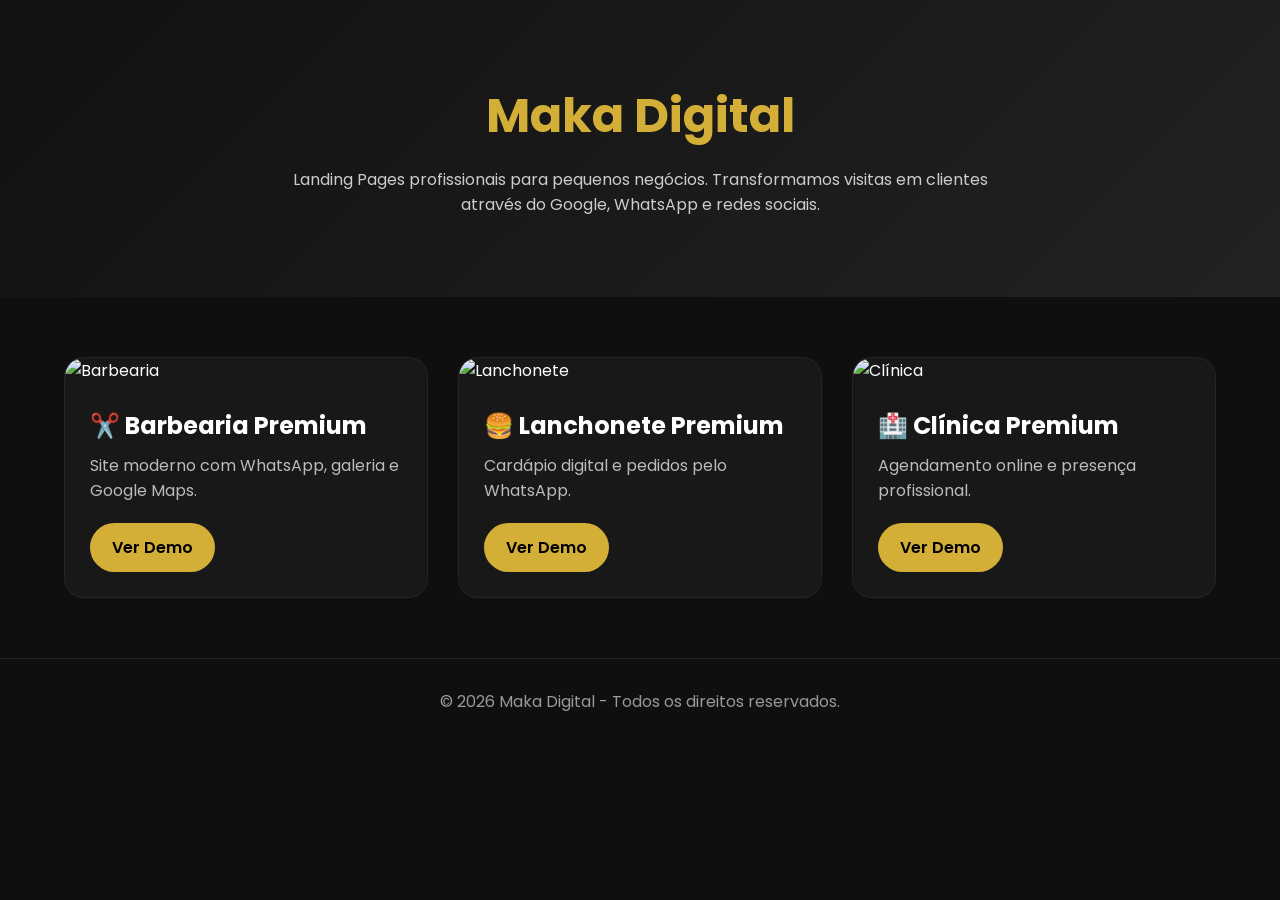
==== index.html @ d4522a20 "Create index.html" ====
<!DOCTYPE html>
<html lang="pt-BR">
<head>
    <meta charset="UTF-8">
    <meta name="viewport" content="width=device-width, initial-scale=1.0">

    <title>Maka Digital | Landing Pages Profissionais</title>

    <meta name="description"
          content="Landing pages profissionais para barbearias, clínicas e lanchonetes.">

    <link href="https://fonts.googleapis.com/css2?family=Poppins:wght@300;400;600;700&display=swap"
          rel="stylesheet">

    <style>

        *{
            margin:0;
            padding:0;
            box-sizing:border-box;
        }

        body{
            font-family:'Poppins',sans-serif;
            background:#0f0f0f;
            color:#fff;
        }

        header{
            text-align:center;
            padding:80px 20px;
            background:linear-gradient(135deg,#111,#222);
        }

        header h1{
            font-size:3rem;
            color:#d4af37;
        }

        header p{
            margin-top:15px;
            color:#ccc;
            max-width:700px;
            margin-left:auto;
            margin-right:auto;
        }

        .container{
            width:90%;
            max-width:1200px;
            margin:auto;
            padding:60px 0;
        }

        .grid{
            display:grid;
            grid-template-columns:repeat(auto-fit,minmax(300px,1fr));
            gap:30px;
        }

        .card{
            background:#181818;
            border-radius:20px;
            overflow:hidden;
            transition:.3s;
            border:1px solid rgba(255,255,255,.05);
        }

        .card:hover{
            transform:translateY(-8px);
            border-color:#d4af37;
        }

        .card img{
            width:100%;
            height:220px;
            object-fit:cover;
        }

        .content{
            padding:25px;
        }

        .content h2{
            margin-bottom:10px;
        }

        .content p{
            color:#bbb;
            margin-bottom:20px;
        }

        .btn{
            display:inline-block;
            background:#d4af37;
            color:#000;
            text-decoration:none;
            padding:12px 22px;
            border-radius:50px;
            font-weight:600;
        }

        .btn:hover{
            opacity:.9;
        }

        footer{
            text-align:center;
            padding:30px;
            border-top:1px solid rgba(255,255,255,.08);
            color:#999;
        }

        @media(max-width:768px){

            header h1{
                font-size:2.2rem;
            }

        }

    </style>
</head>
<body>

<header>

    <h1>Maka Digital</h1>

    <p>
        Landing Pages profissionais para pequenos negócios.
        Transformamos visitas em clientes através do Google,
        WhatsApp e redes sociais.
    </p>

</header>

<section class="container">

    <div class="grid">

        <div class="card">

            <img src="https://images.unsplash.com/photo-1622287162716-f311baa1a2b8?q=80&w=1200"
                 alt="Barbearia">

            <div class="content">

                <h2>✂️ Barbearia Premium</h2>

                <p>
                    Site moderno com WhatsApp, galeria e Google Maps.
                </p>

                <a href="./barbearia/"
                   class="btn">
                    Ver Demo
                </a>

            </div>

        </div>

        <div class="card">

            <img src="https://images.unsplash.com/photo-1568901346375-23c9450c58cd?q=80&w=1200"
                 alt="Lanchonete">

            <div class="content">

                <h2>🍔 Lanchonete Premium</h2>

                <p>
                    Cardápio digital e pedidos pelo WhatsApp.
                </p>

                <a href="./lanchonete/"
                   class="btn">
                    Ver Demo
                </a>

            </div>

        </div>

        <div class="card">

            <img src="https://images.unsplash.com/photo-1576091160399-112ba8d25d1d?q=80&w=1200"
                 alt="Clínica">

            <div class="content">

                <h2>🏥 Clínica Premium</h2>

                <p>
                    Agendamento online e presença profissional.
                </p>

                <a href="./clinica/"
                   class="btn">
                    Ver Demo
                </a>

            </div>

        </div>

    </div>

</section>

<footer>

    © 2026 Maka Digital - Todos os direitos reservados.

</footer>

</body>
</html>
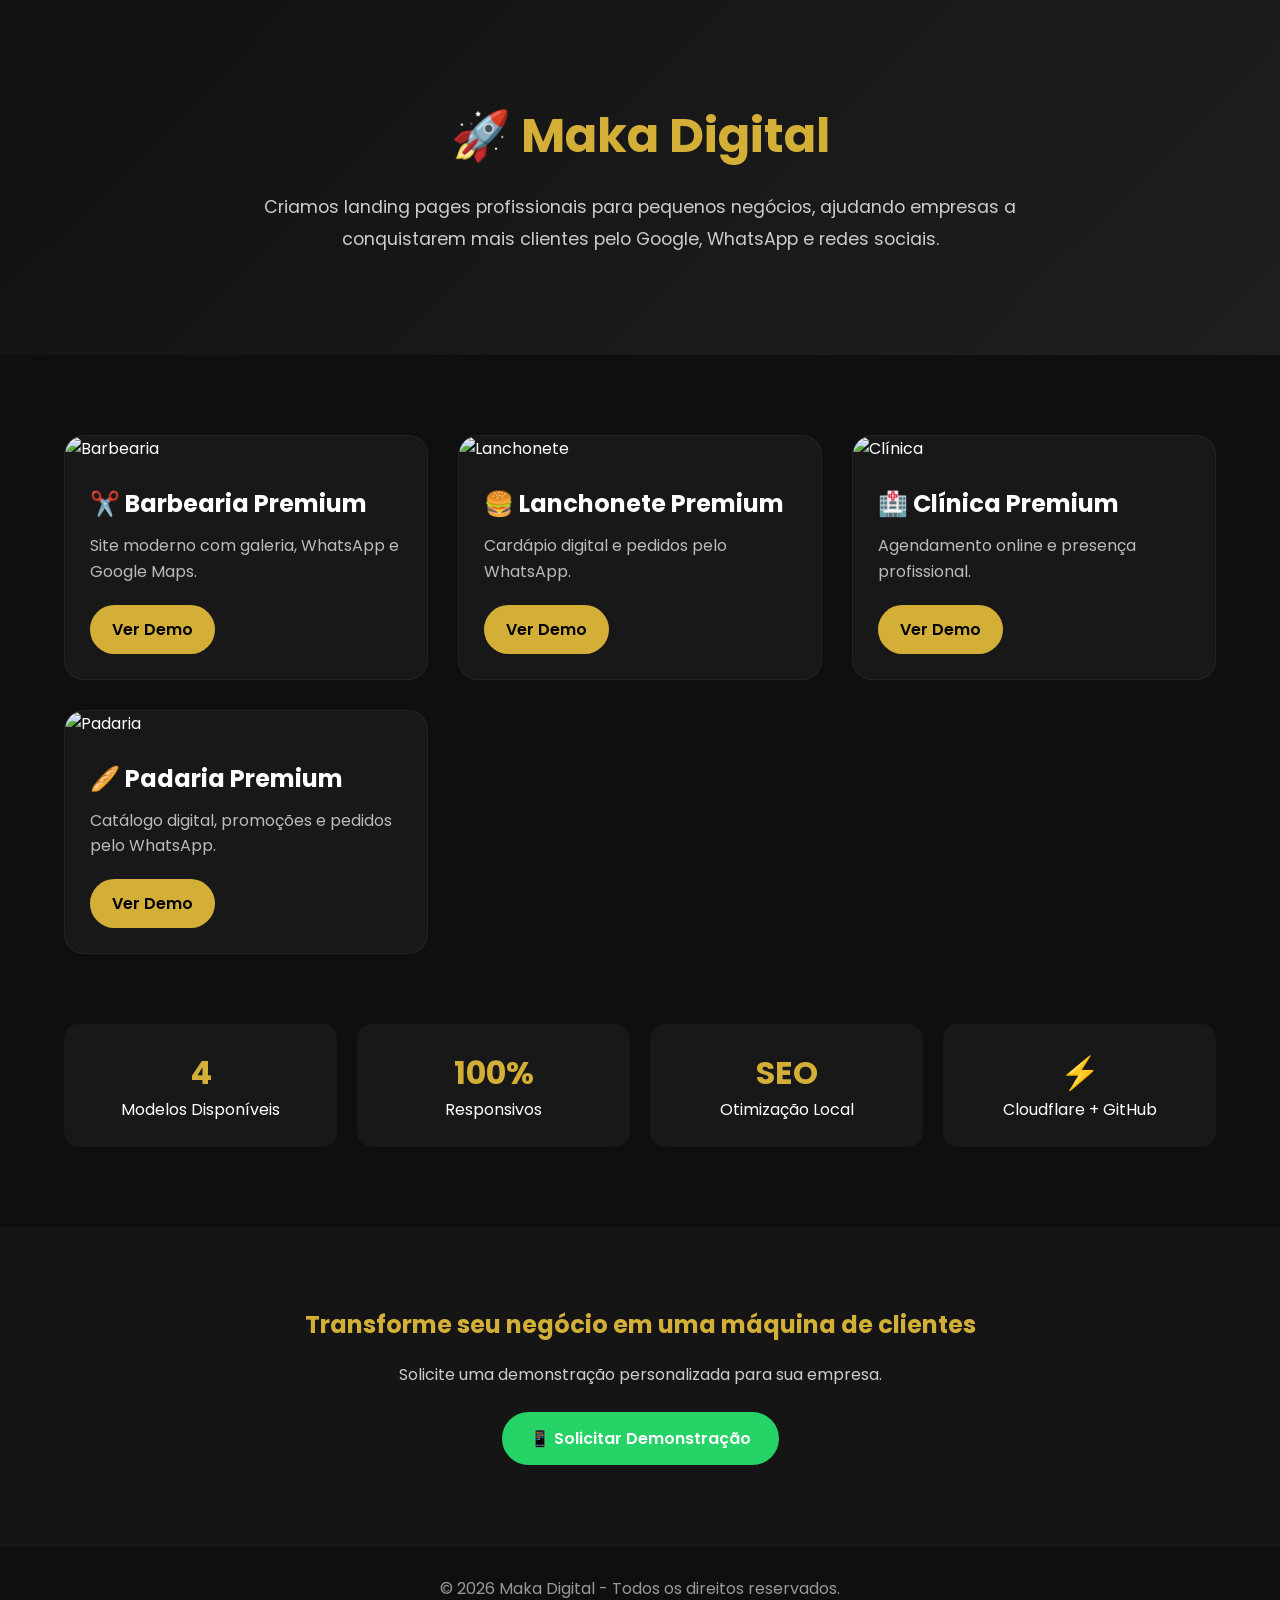
==== commit c8c37c47: "Create index.html" ====
--- a/index.html
+++ b/index.html
@@ -1,15 +1,24 @@
 <!DOCTYPE html>
 <html lang="pt-BR">
 <head>
+
     <meta charset="UTF-8">
     <meta name="viewport" content="width=device-width, initial-scale=1.0">
 
     <title>Maka Digital | Landing Pages Profissionais</title>
 
     <meta name="description"
-          content="Landing pages profissionais para barbearias, clínicas e lanchonetes.">
-
-    <link href="https://fonts.googleapis.com/css2?family=Poppins:wght@300;400;600;700&display=swap"
+          content="Landing pages profissionais para pequenos negócios. Barbearias, lanchonetes, clínicas e padarias.">
+
+    <meta name="keywords"
+          content="landing page, site para barbearia, site para clínica, site para padaria, site para lanchonete">
+
+    <meta name="theme-color" content="#111111">
+
+    <link rel="preconnect" href="https://fonts.googleapis.com">
+    <link rel="preconnect" href="https://fonts.gstatic.com" crossorigin>
+
+    <link href="https://fonts.googleapis.com/css2?family=Poppins:wght@300;400;500;600;700;800&display=swap"
           rel="stylesheet">
 
     <style>
@@ -20,6 +29,10 @@
             box-sizing:border-box;
         }
 
+        html{
+            scroll-behavior:smooth;
+        }
+
         body{
             font-family:'Poppins',sans-serif;
             background:#0f0f0f;
@@ -27,29 +40,30 @@
         }
 
         header{
+            padding:100px 20px;
             text-align:center;
-            padding:80px 20px;
-            background:linear-gradient(135deg,#111,#222);
+            background:linear-gradient(135deg,#111,#1f1f1f);
         }
 
         header h1{
             font-size:3rem;
             color:#d4af37;
+            margin-bottom:20px;
         }
 
         header p{
-            margin-top:15px;
+            max-width:800px;
+            margin:auto;
             color:#ccc;
-            max-width:700px;
-            margin-left:auto;
-            margin-right:auto;
+            font-size:1.1rem;
+            line-height:1.8;
         }
 
         .container{
             width:90%;
-            max-width:1200px;
+            max-width:1300px;
             margin:auto;
-            padding:60px 0;
+            padding:80px 0;
         }
 
         .grid{
@@ -62,13 +76,14 @@
             background:#181818;
             border-radius:20px;
             overflow:hidden;
+            border:1px solid rgba(255,255,255,.05);
             transition:.3s;
-            border:1px solid rgba(255,255,255,.05);
         }
 
         .card:hover{
-            transform:translateY(-8px);
+            transform:translateY(-10px);
             border-color:#d4af37;
+            box-shadow:0 15px 35px rgba(212,175,55,.15);
         }
 
         .card img{
@@ -82,138 +97,258 @@
         }
 
         .content h2{
-            margin-bottom:10px;
+            margin-bottom:12px;
         }
 
         .content p{
             color:#bbb;
             margin-bottom:20px;
+            line-height:1.6;
         }
 
         .btn{
             display:inline-block;
+            padding:12px 22px;
             background:#d4af37;
             color:#000;
             text-decoration:none;
-            padding:12px 22px;
             border-radius:50px;
             font-weight:600;
+            transition:.3s;
         }
 
         .btn:hover{
-            opacity:.9;
+            transform:translateY(-2px);
+        }
+
+        .stats{
+            display:grid;
+            grid-template-columns:repeat(auto-fit,minmax(200px,1fr));
+            gap:20px;
+            margin-top:70px;
+        }
+
+        .stat{
+            background:#181818;
+            padding:25px;
+            border-radius:15px;
+            text-align:center;
+        }
+
+        .stat h3{
+            color:#d4af37;
+            font-size:2rem;
+        }
+
+        .cta{
+            text-align:center;
+            padding:80px 20px;
+            background:#151515;
+        }
+
+        .cta h2{
+            margin-bottom:20px;
+            color:#d4af37;
+        }
+
+        .cta p{
+            color:#ccc;
+            margin-bottom:25px;
+        }
+
+        .whatsapp{
+            display:inline-block;
+            background:#25D366;
+            color:white;
+            padding:14px 28px;
+            border-radius:50px;
+            text-decoration:none;
+            font-weight:600;
         }
 
         footer{
             text-align:center;
             padding:30px;
-            border-top:1px solid rgba(255,255,255,.08);
+            border-top:1px solid rgba(255,255,255,.05);
             color:#999;
         }
 
         @media(max-width:768px){
+
+            header{
+                padding:80px 20px;
+            }
 
             header h1{
                 font-size:2.2rem;
             }
 
+            header p{
+                font-size:1rem;
+            }
+
         }
 
     </style>
+
 </head>
 <body>
 
-<header>
-
-    <h1>Maka Digital</h1>
-
-    <p>
-        Landing Pages profissionais para pequenos negócios.
-        Transformamos visitas em clientes através do Google,
-        WhatsApp e redes sociais.
-    </p>
-
-</header>
-
-<section class="container">
-
-    <div class="grid">
-
-        <div class="card">
-
-            <img src="https://images.unsplash.com/photo-1622287162716-f311baa1a2b8?q=80&w=1200"
-                 alt="Barbearia">
-
-            <div class="content">
-
-                <h2>✂️ Barbearia Premium</h2>
-
-                <p>
-                    Site moderno com WhatsApp, galeria e Google Maps.
-                </p>
-
-                <a href="./barbearia/"
-                   class="btn">
-                    Ver Demo
-                </a>
+    <header>
+
+        <h1>🚀 Maka Digital</h1>
+
+        <p>
+            Criamos landing pages profissionais para pequenos negócios,
+            ajudando empresas a conquistarem mais clientes pelo Google,
+            WhatsApp e redes sociais.
+        </p>
+
+    </header>
+
+    <section class="container">
+
+        <div class="grid">
+
+            <!-- BARBEARIA -->
+            <div class="card">
+
+                <img src="https://images.unsplash.com/photo-1622287162716-f311baa1a2b8?q=80&w=1200"
+                     alt="Barbearia">
+
+                <div class="content">
+
+                    <h2>✂️ Barbearia Premium</h2>
+
+                    <p>
+                        Site moderno com galeria, WhatsApp e Google Maps.
+                    </p>
+
+                    <a href="./barbearia/" class="btn">
+                        Ver Demo
+                    </a>
+
+                </div>
+
+            </div>
+
+            <!-- LANCHONETE -->
+            <div class="card">
+
+                <img src="https://images.unsplash.com/photo-1568901346375-23c9450c58cd?q=80&w=1200"
+                     alt="Lanchonete">
+
+                <div class="content">
+
+                    <h2>🍔 Lanchonete Premium</h2>
+
+                    <p>
+                        Cardápio digital e pedidos pelo WhatsApp.
+                    </p>
+
+                    <a href="./lanchonete/" class="btn">
+                        Ver Demo
+                    </a>
+
+                </div>
+
+            </div>
+
+            <!-- CLÍNICA -->
+            <div class="card">
+
+                <img src="https://images.unsplash.com/photo-1576091160399-112ba8d25d1d?q=80&w=1200"
+                     alt="Clínica">
+
+                <div class="content">
+
+                    <h2>🏥 Clínica Premium</h2>
+
+                    <p>
+                        Agendamento online e presença profissional.
+                    </p>
+
+                    <a href="./clinica/" class="btn">
+                        Ver Demo
+                    </a>
+
+                </div>
+
+            </div>
+
+            <!-- PADARIA -->
+            <div class="card">
+
+                <img src="https://images.unsplash.com/photo-1509440159596-0249088772ff?q=80&w=1200"
+                     alt="Padaria">
+
+                <div class="content">
+
+                    <h2>🥖 Padaria Premium</h2>
+
+                    <p>
+                        Catálogo digital, promoções e pedidos pelo WhatsApp.
+                    </p>
+
+                    <a href="./padaria/" class="btn">
+                        Ver Demo
+                    </a>
+
+                </div>
 
             </div>
 
         </div>
 
-        <div class="card">
-
-            <img src="https://images.unsplash.com/photo-1568901346375-23c9450c58cd?q=80&w=1200"
-                 alt="Lanchonete">
-
-            <div class="content">
-
-                <h2>🍔 Lanchonete Premium</h2>
-
-                <p>
-                    Cardápio digital e pedidos pelo WhatsApp.
-                </p>
-
-                <a href="./lanchonete/"
-                   class="btn">
-                    Ver Demo
-                </a>
-
+        <div class="stats">
+
+            <div class="stat">
+                <h3>4</h3>
+                <p>Modelos Disponíveis</p>
+            </div>
+
+            <div class="stat">
+                <h3>100%</h3>
+                <p>Responsivos</p>
+            </div>
+
+            <div class="stat">
+                <h3>SEO</h3>
+                <p>Otimização Local</p>
+            </div>
+
+            <div class="stat">
+                <h3>⚡</h3>
+                <p>Cloudflare + GitHub</p>
             </div>
 
         </div>
 
-        <div class="card">
-
-            <img src="https://images.unsplash.com/photo-1576091160399-112ba8d25d1d?q=80&w=1200"
-                 alt="Clínica">
-
-            <div class="content">
-
-                <h2>🏥 Clínica Premium</h2>
-
-                <p>
-                    Agendamento online e presença profissional.
-                </p>
-
-                <a href="./clinica/"
-                   class="btn">
-                    Ver Demo
-                </a>
-
-            </div>
-
-        </div>
-
-    </div>
-
-</section>
-
-<footer>
-
-    © 2026 Maka Digital - Todos os direitos reservados.
-
-</footer>
+    </section>
+
+    <section class="cta">
+
+        <h2>Transforme seu negócio em uma máquina de clientes</h2>
+
+        <p>
+            Solicite uma demonstração personalizada para sua empresa.
+        </p>
+
+        <a href="https://wa.me/5547999999999"
+           target="_blank"
+           class="whatsapp">
+
+            📱 Solicitar Demonstração
+
+        </a>
+
+    </section>
+
+    <footer>
+
+        © 2026 Maka Digital - Todos os direitos reservados.
+
+    </footer>
 
 </body>
 </html>
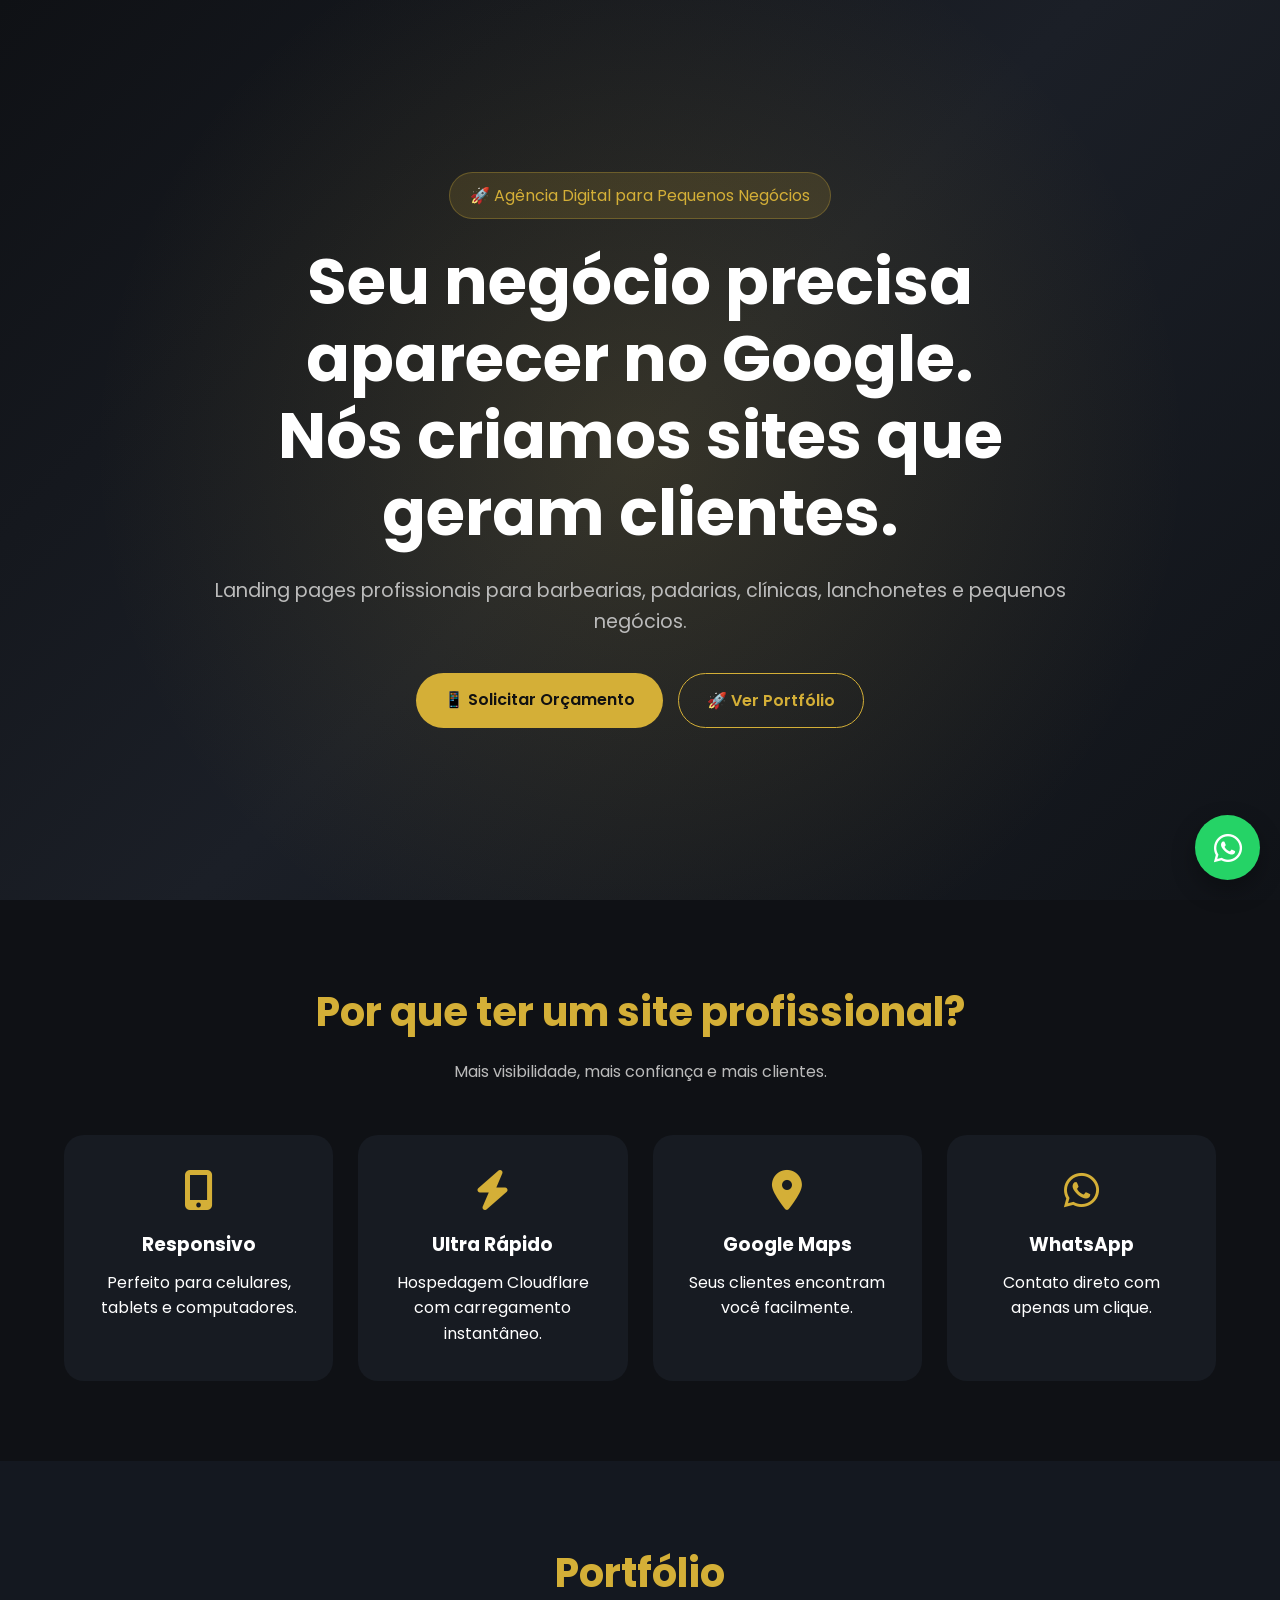
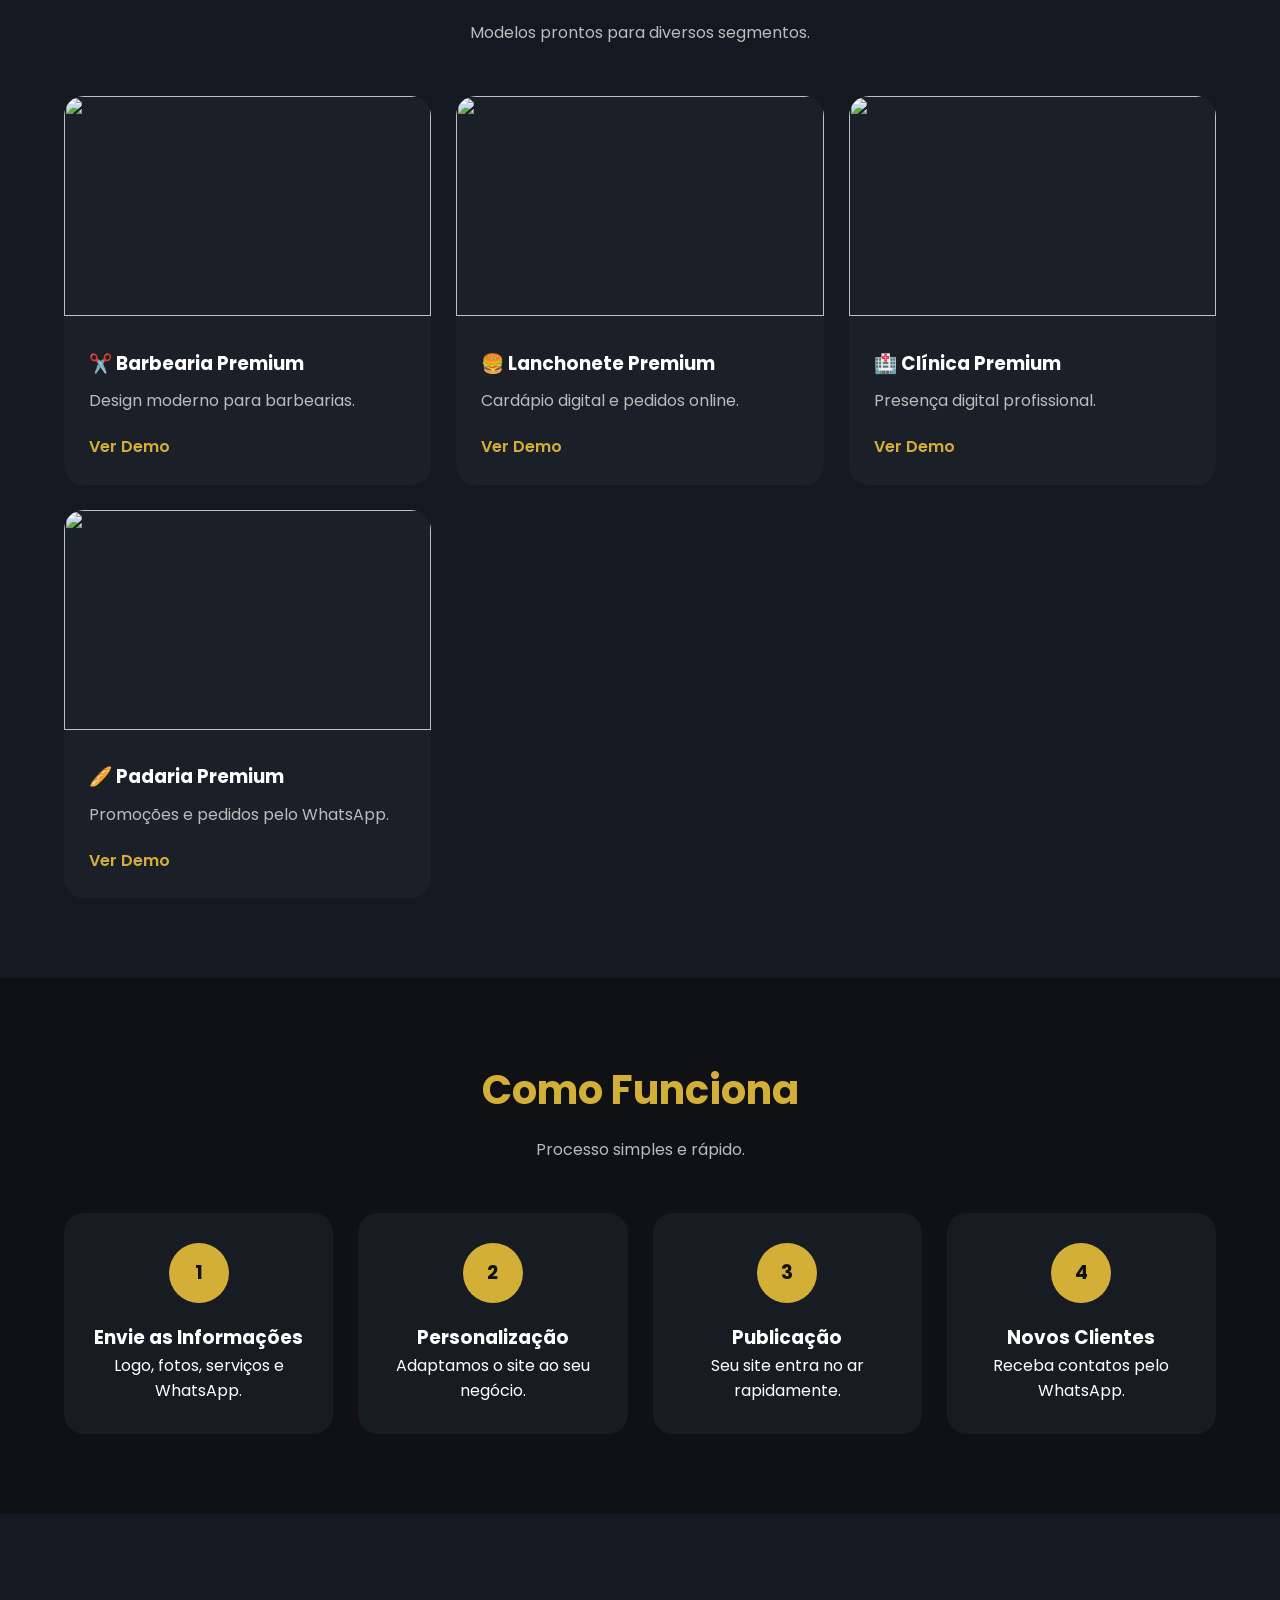
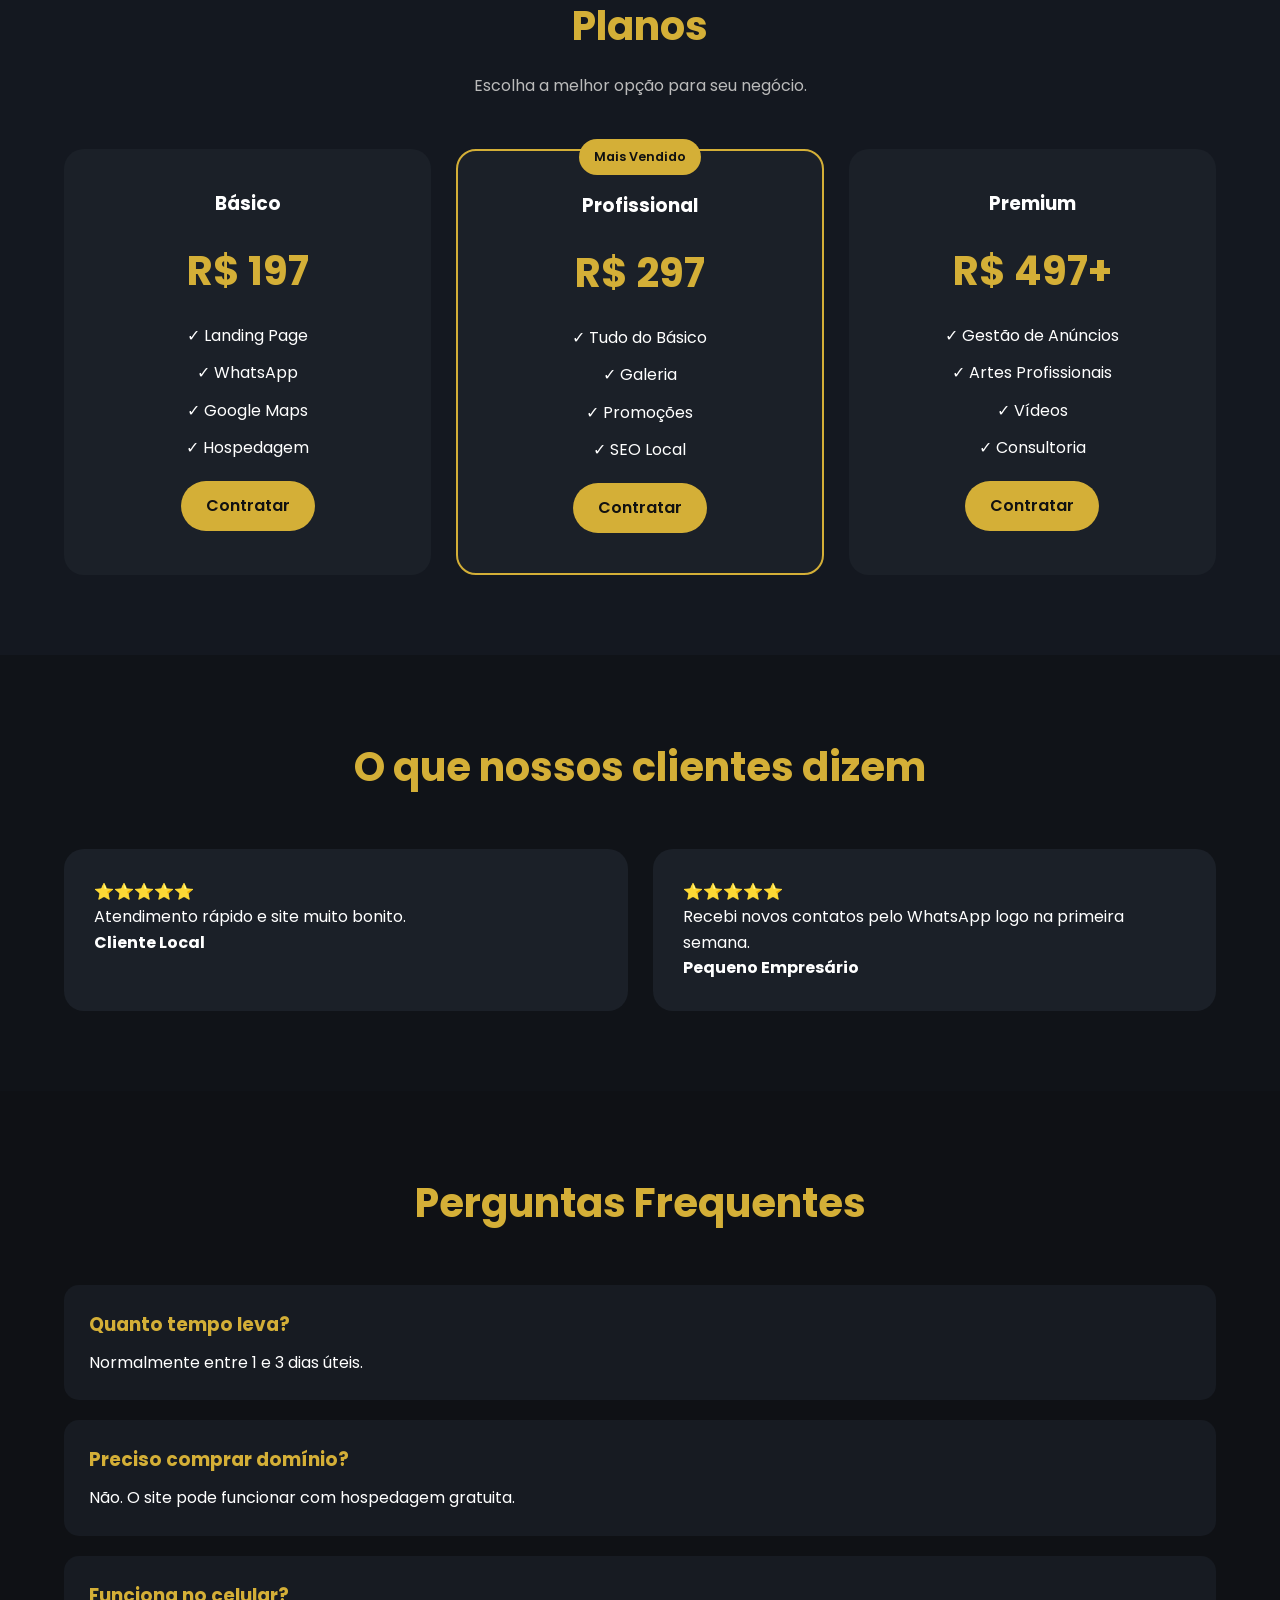
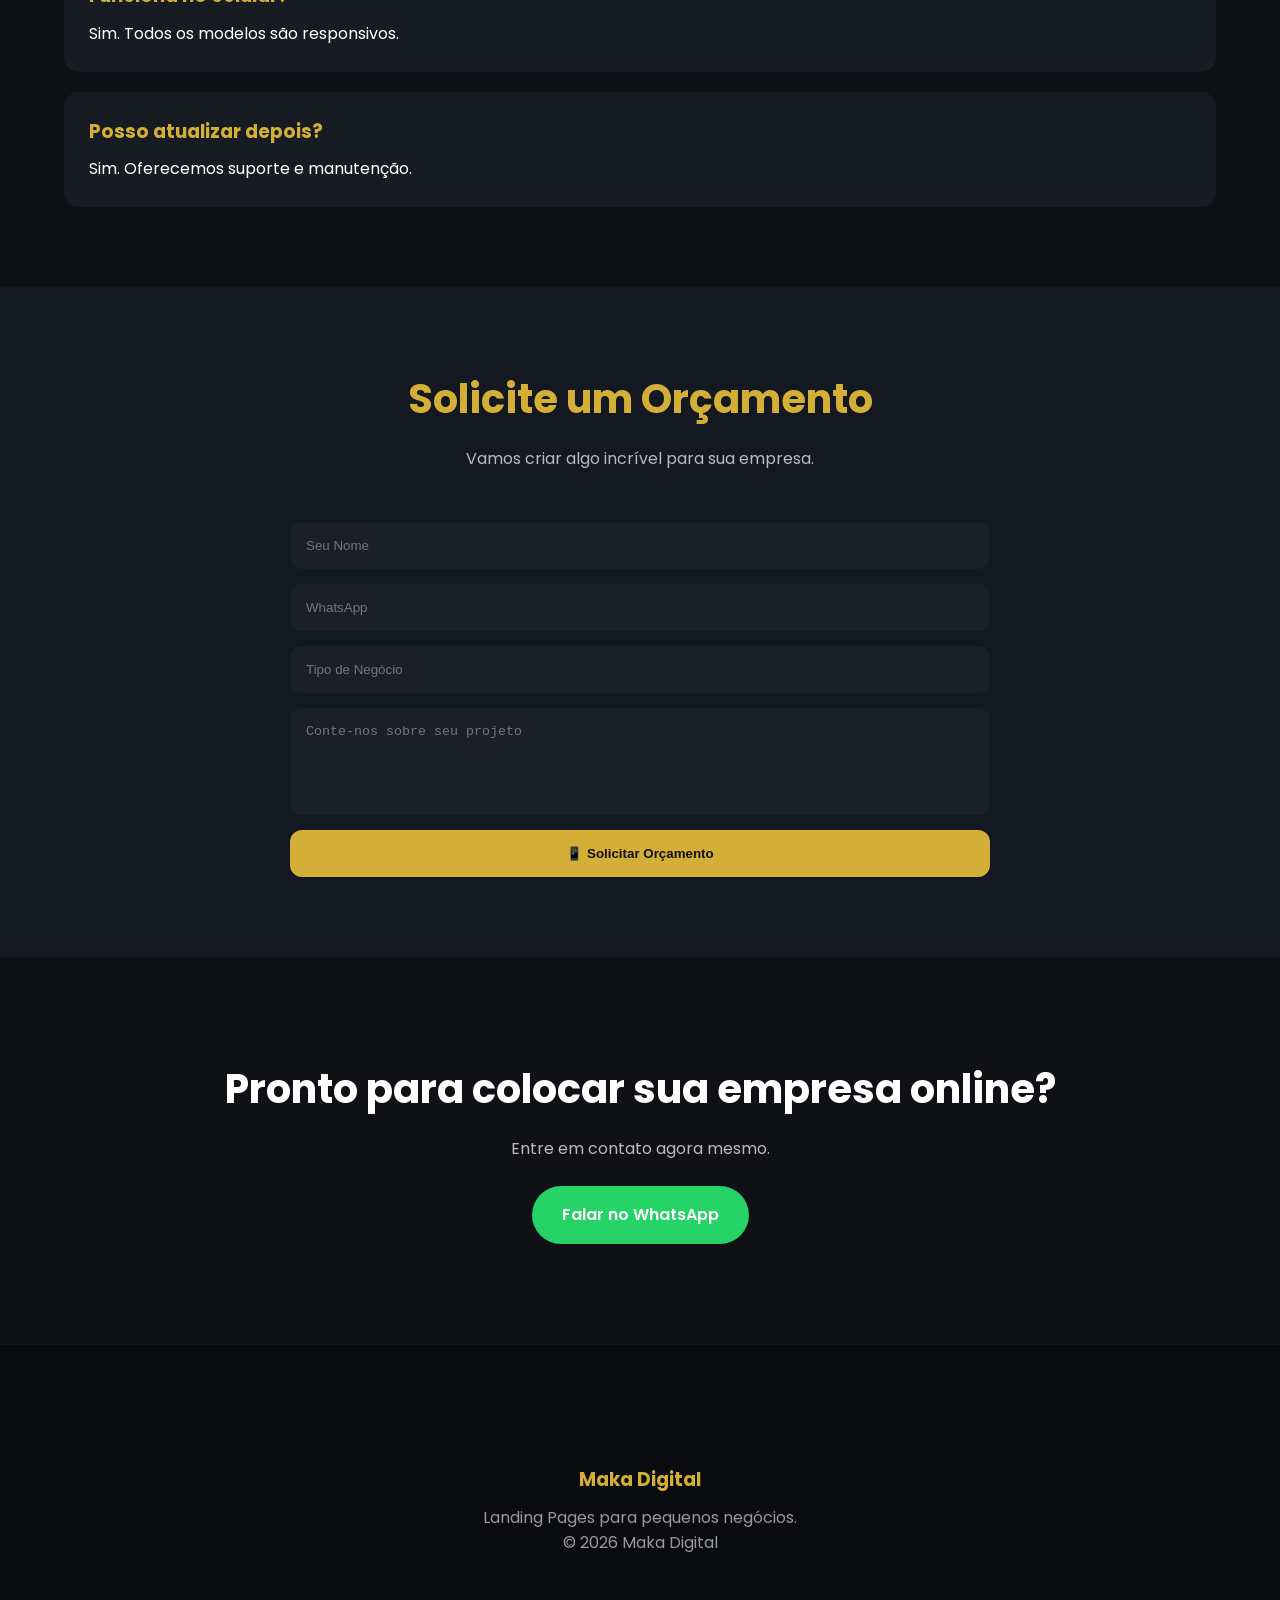
==== commit eb759773: "Rename index_00.html to index.html" ====
--- a/index.html
+++ b/index.html
@@ -2,353 +2,645 @@
 <html lang="pt-BR">
 <head>
 
-    <meta charset="UTF-8">
-    <meta name="viewport" content="width=device-width, initial-scale=1.0">
-
-    <title>Maka Digital | Landing Pages Profissionais</title>
-
-    <meta name="description"
-          content="Landing pages profissionais para pequenos negócios. Barbearias, lanchonetes, clínicas e padarias.">
-
-    <meta name="keywords"
-          content="landing page, site para barbearia, site para clínica, site para padaria, site para lanchonete">
-
-    <meta name="theme-color" content="#111111">
-
-    <link rel="preconnect" href="https://fonts.googleapis.com">
-    <link rel="preconnect" href="https://fonts.gstatic.com" crossorigin>
-
-    <link href="https://fonts.googleapis.com/css2?family=Poppins:wght@300;400;500;600;700;800&display=swap"
-          rel="stylesheet">
-
-    <style>
-
-        *{
-            margin:0;
-            padding:0;
-            box-sizing:border-box;
-        }
-
-        html{
-            scroll-behavior:smooth;
-        }
-
-        body{
-            font-family:'Poppins',sans-serif;
-            background:#0f0f0f;
-            color:#fff;
-        }
-
-        header{
-            padding:100px 20px;
-            text-align:center;
-            background:linear-gradient(135deg,#111,#1f1f1f);
-        }
-
-        header h1{
-            font-size:3rem;
-            color:#d4af37;
-            margin-bottom:20px;
-        }
-
-        header p{
-            max-width:800px;
-            margin:auto;
-            color:#ccc;
-            font-size:1.1rem;
-            line-height:1.8;
-        }
-
-        .container{
-            width:90%;
-            max-width:1300px;
-            margin:auto;
-            padding:80px 0;
-        }
-
-        .grid{
-            display:grid;
-            grid-template-columns:repeat(auto-fit,minmax(300px,1fr));
-            gap:30px;
-        }
-
-        .card{
-            background:#181818;
-            border-radius:20px;
-            overflow:hidden;
-            border:1px solid rgba(255,255,255,.05);
-            transition:.3s;
-        }
-
-        .card:hover{
-            transform:translateY(-10px);
-            border-color:#d4af37;
-            box-shadow:0 15px 35px rgba(212,175,55,.15);
-        }
-
-        .card img{
-            width:100%;
-            height:220px;
-            object-fit:cover;
-        }
-
-        .content{
-            padding:25px;
-        }
-
-        .content h2{
-            margin-bottom:12px;
-        }
-
-        .content p{
-            color:#bbb;
-            margin-bottom:20px;
-            line-height:1.6;
-        }
-
-        .btn{
-            display:inline-block;
-            padding:12px 22px;
-            background:#d4af37;
-            color:#000;
-            text-decoration:none;
-            border-radius:50px;
-            font-weight:600;
-            transition:.3s;
-        }
-
-        .btn:hover{
-            transform:translateY(-2px);
-        }
-
-        .stats{
-            display:grid;
-            grid-template-columns:repeat(auto-fit,minmax(200px,1fr));
-            gap:20px;
-            margin-top:70px;
-        }
-
-        .stat{
-            background:#181818;
-            padding:25px;
-            border-radius:15px;
-            text-align:center;
-        }
-
-        .stat h3{
-            color:#d4af37;
-            font-size:2rem;
-        }
-
-        .cta{
-            text-align:center;
-            padding:80px 20px;
-            background:#151515;
-        }
-
-        .cta h2{
-            margin-bottom:20px;
-            color:#d4af37;
-        }
-
-        .cta p{
-            color:#ccc;
-            margin-bottom:25px;
-        }
-
-        .whatsapp{
-            display:inline-block;
-            background:#25D366;
-            color:white;
-            padding:14px 28px;
-            border-radius:50px;
-            text-decoration:none;
-            font-weight:600;
-        }
-
-        footer{
-            text-align:center;
-            padding:30px;
-            border-top:1px solid rgba(255,255,255,.05);
-            color:#999;
-        }
-
-        @media(max-width:768px){
-
-            header{
-                padding:80px 20px;
-            }
-
-            header h1{
-                font-size:2.2rem;
-            }
-
-            header p{
-                font-size:1rem;
-            }
-
-        }
-
-    </style>
+<meta charset="UTF-8">
+<meta name="viewport" content="width=device-width, initial-scale=1.0">
+
+<title>Maka Digital | Sites que Geram Clientes</title>
+
+<meta name="description"
+content="Landing pages profissionais para pequenos negócios. Transforme visitantes em clientes através do Google e WhatsApp.">
+
+<link rel="preconnect" href="https://fonts.googleapis.com">
+<link rel="preconnect" href="https://fonts.gstatic.com" crossorigin>
+
+<link href="https://fonts.googleapis.com/css2?family=Poppins:wght@300;400;500;600;700;800&display=swap"
+rel="stylesheet">
+
+<link rel="stylesheet"
+href="https://cdnjs.cloudflare.com/ajax/libs/font-awesome/6.5.2/css/all.min.css">
+
+<link rel="stylesheet" href="style.css">
 
 </head>
+
 <body>
 
-    <header>
-
-        <h1>🚀 Maka Digital</h1>
-
-        <p>
-            Criamos landing pages profissionais para pequenos negócios,
-            ajudando empresas a conquistarem mais clientes pelo Google,
-            WhatsApp e redes sociais.
-        </p>
-
-    </header>
-
-    <section class="container">
-
-        <div class="grid">
-
-            <!-- BARBEARIA -->
-            <div class="card">
-
-                <img src="https://images.unsplash.com/photo-1622287162716-f311baa1a2b8?q=80&w=1200"
-                     alt="Barbearia">
-
-                <div class="content">
-
-                    <h2>✂️ Barbearia Premium</h2>
-
-                    <p>
-                        Site moderno com galeria, WhatsApp e Google Maps.
-                    </p>
-
-                    <a href="./barbearia/" class="btn">
-                        Ver Demo
-                    </a>
-
-                </div>
-
-            </div>
-
-            <!-- LANCHONETE -->
-            <div class="card">
-
-                <img src="https://images.unsplash.com/photo-1568901346375-23c9450c58cd?q=80&w=1200"
-                     alt="Lanchonete">
-
-                <div class="content">
-
-                    <h2>🍔 Lanchonete Premium</h2>
-
-                    <p>
-                        Cardápio digital e pedidos pelo WhatsApp.
-                    </p>
-
-                    <a href="./lanchonete/" class="btn">
-                        Ver Demo
-                    </a>
-
-                </div>
-
-            </div>
-
-            <!-- CLÍNICA -->
-            <div class="card">
-
-                <img src="https://images.unsplash.com/photo-1576091160399-112ba8d25d1d?q=80&w=1200"
-                     alt="Clínica">
-
-                <div class="content">
-
-                    <h2>🏥 Clínica Premium</h2>
-
-                    <p>
-                        Agendamento online e presença profissional.
-                    </p>
-
-                    <a href="./clinica/" class="btn">
-                        Ver Demo
-                    </a>
-
-                </div>
-
-            </div>
-
-            <!-- PADARIA -->
-            <div class="card">
-
-                <img src="https://images.unsplash.com/photo-1509440159596-0249088772ff?q=80&w=1200"
-                     alt="Padaria">
-
-                <div class="content">
-
-                    <h2>🥖 Padaria Premium</h2>
-
-                    <p>
-                        Catálogo digital, promoções e pedidos pelo WhatsApp.
-                    </p>
-
-                    <a href="./padaria/" class="btn">
-                        Ver Demo
-                    </a>
-
-                </div>
-
-            </div>
-
-        </div>
-
-        <div class="stats">
-
-            <div class="stat">
-                <h3>4</h3>
-                <p>Modelos Disponíveis</p>
-            </div>
-
-            <div class="stat">
-                <h3>100%</h3>
-                <p>Responsivos</p>
-            </div>
-
-            <div class="stat">
-                <h3>SEO</h3>
-                <p>Otimização Local</p>
-            </div>
-
-            <div class="stat">
-                <h3>⚡</h3>
-                <p>Cloudflare + GitHub</p>
-            </div>
-
-        </div>
-
-    </section>
-
-    <section class="cta">
-
-        <h2>Transforme seu negócio em uma máquina de clientes</h2>
-
-        <p>
-            Solicite uma demonstração personalizada para sua empresa.
-        </p>
-
-        <a href="https://wa.me/5547999999999"
-           target="_blank"
-           class="whatsapp">
-
-            📱 Solicitar Demonstração
-
-        </a>
-
-    </section>
-
-    <footer>
-
-        © 2026 Maka Digital - Todos os direitos reservados.
-
-    </footer>
+<a href="https://wa.me/5547999999999"
+class="whatsapp-float"
+target="_blank">
+
+<i class="fab fa-whatsapp"></i>
+
+</a>
+
+<!-- HERO -->
+
+<header class="hero">
+
+<div class="hero-overlay"></div>
+
+<div class="hero-content">
+
+<span class="badge">
+
+🚀 Agência Digital para Pequenos Negócios
+
+</span>
+
+<h1>
+
+Seu negócio precisa aparecer no Google.<br>
+Nós criamos sites que geram clientes.
+
+</h1>
+
+<p>
+
+Landing pages profissionais para barbearias,
+padarias, clínicas, lanchonetes e pequenos negócios.
+
+</p>
+
+<div class="hero-buttons">
+
+<a href="#orcamento" class="btn-primary">
+
+📱 Solicitar Orçamento
+
+</a>
+
+<a href="#portfolio" class="btn-secondary">
+
+🚀 Ver Portfólio
+
+</a>
+
+</div>
+
+</div>
+
+</header>
+
+<!-- BENEFÍCIOS -->
+
+<section class="container">
+
+<div class="section-title">
+
+<h2>Por que ter um site profissional?</h2>
+
+<p>
+Mais visibilidade, mais confiança e mais clientes.
+</p>
+
+</div>
+
+<div class="benefits-grid">
+
+<div class="benefit-card">
+
+<i class="fas fa-mobile-screen-button"></i>
+
+<h3>Responsivo</h3>
+
+<p>
+Perfeito para celulares, tablets e computadores.
+</p>
+
+</div>
+
+<div class="benefit-card">
+
+<i class="fas fa-bolt"></i>
+
+<h3>Ultra Rápido</h3>
+
+<p>
+Hospedagem Cloudflare com carregamento instantâneo.
+</p>
+
+</div>
+
+<div class="benefit-card">
+
+<i class="fas fa-location-dot"></i>
+
+<h3>Google Maps</h3>
+
+<p>
+Seus clientes encontram você facilmente.
+</p>
+
+</div>
+
+<div class="benefit-card">
+
+<i class="fab fa-whatsapp"></i>
+
+<h3>WhatsApp</h3>
+
+<p>
+Contato direto com apenas um clique.
+</p>
+
+</div>
+
+</div>
+
+</section>
+
+<!-- PORTFÓLIO -->
+
+<section id="portfolio" class="portfolio">
+
+<div class="container">
+
+<div class="section-title">
+
+<h2>Portfólio</h2>
+
+<p>
+Modelos prontos para diversos segmentos.
+</p>
+
+</div>
+
+<div class="portfolio-grid">
+
+<div class="portfolio-card">
+
+<img src="https://images.unsplash.com/photo-1622287162716-f311baa1a2b8?q=80&w=1200">
+
+<div class="portfolio-content">
+
+<h3>✂️ Barbearia Premium</h3>
+
+<p>
+Design moderno para barbearias.
+</p>
+
+<a href="./barbearia/" target="_blank">
+
+Ver Demo
+
+</a>
+
+</div>
+
+</div>
+
+<div class="portfolio-card">
+
+<img src="https://images.unsplash.com/photo-1568901346375-23c9450c58cd?q=80&w=1200">
+
+<div class="portfolio-content">
+
+<h3>🍔 Lanchonete Premium</h3>
+
+<p>
+Cardápio digital e pedidos online.
+</p>
+
+<a href="./lanchonete/" target="_blank">
+
+Ver Demo
+
+</a>
+
+</div>
+
+</div>
+
+<div class="portfolio-card">
+
+<img src="https://images.unsplash.com/photo-1576091160399-112ba8d25d1d?q=80&w=1200">
+
+<div class="portfolio-content">
+
+<h3>🏥 Clínica Premium</h3>
+
+<p>
+Presença digital profissional.
+</p>
+
+<a href="./clinica/" target="_blank">
+
+Ver Demo
+
+</a>
+
+</div>
+
+</div>
+
+<div class="portfolio-card">
+
+<img src="https://images.unsplash.com/photo-1509440159596-0249088772ff?q=80&w=1200">
+
+<div class="portfolio-content">
+
+<h3>🥖 Padaria Premium</h3>
+
+<p>
+Promoções e pedidos pelo WhatsApp.
+</p>
+
+<a href="./padaria/" target="_blank">
+
+Ver Demo
+
+</a>
+
+</div>
+
+</div>
+
+</div>
+
+</div>
+
+</section>
+
+<!-- COMO FUNCIONA -->
+
+<section class="container">
+
+<div class="section-title">
+
+<h2>Como Funciona</h2>
+
+<p>
+Processo simples e rápido.
+</p>
+
+</div>
+
+<div class="steps">
+
+<div class="step">
+
+<div class="step-number">1</div>
+
+<h3>Envie as Informações</h3>
+
+<p>
+Logo, fotos, serviços e WhatsApp.
+</p>
+
+</div>
+
+<div class="step">
+
+<div class="step-number">2</div>
+
+<h3>Personalização</h3>
+
+<p>
+Adaptamos o site ao seu negócio.
+</p>
+
+</div>
+
+<div class="step">
+
+<div class="step-number">3</div>
+
+<h3>Publicação</h3>
+
+<p>
+Seu site entra no ar rapidamente.
+</p>
+
+</div>
+
+<div class="step">
+
+<div class="step-number">4</div>
+
+<h3>Novos Clientes</h3>
+
+<p>
+Receba contatos pelo WhatsApp.
+</p>
+
+</div>
+
+</div>
+
+</section>
+<!-- PLANOS -->
+
+<section class="plans">
+
+<div class="container">
+
+<div class="section-title">
+
+<h2>Planos</h2>
+
+<p>
+Escolha a melhor opção para seu negócio.
+</p>
+
+</div>
+
+<div class="plans-grid">
+
+<div class="plan-card">
+
+<h3>Básico</h3>
+
+<div class="price">R$ 197</div>
+
+<ul>
+<li>✓ Landing Page</li>
+<li>✓ WhatsApp</li>
+<li>✓ Google Maps</li>
+<li>✓ Hospedagem</li>
+</ul>
+
+<a href="#orcamento" class="btn-plan">
+Contratar
+</a>
+
+</div>
+
+<div class="plan-card featured">
+
+<span class="popular">
+Mais Vendido
+</span>
+
+<h3>Profissional</h3>
+
+<div class="price">R$ 297</div>
+
+<ul>
+<li>✓ Tudo do Básico</li>
+<li>✓ Galeria</li>
+<li>✓ Promoções</li>
+<li>✓ SEO Local</li>
+</ul>
+
+<a href="#orcamento" class="btn-plan">
+Contratar
+</a>
+
+</div>
+
+<div class="plan-card">
+
+<h3>Premium</h3>
+
+<div class="price">R$ 497+</div>
+
+<ul>
+<li>✓ Gestão de Anúncios</li>
+<li>✓ Artes Profissionais</li>
+<li>✓ Vídeos</li>
+<li>✓ Consultoria</li>
+</ul>
+
+<a href="#orcamento" class="btn-plan">
+Contratar
+</a>
+
+</div>
+
+</div>
+
+</div>
+
+</section>
+
+<!-- DEPOIMENTOS -->
+
+<section class="testimonials">
+
+<div class="container">
+
+<div class="section-title">
+
+<h2>O que nossos clientes dizem</h2>
+
+</div>
+
+<div class="testimonial-grid">
+
+<div class="testimonial">
+
+⭐⭐⭐⭐⭐
+
+<p>
+Atendimento rápido e site muito bonito.
+</p>
+
+<strong>Cliente Local</strong>
+
+</div>
+
+<div class="testimonial">
+
+⭐⭐⭐⭐⭐
+
+<p>
+Recebi novos contatos pelo WhatsApp logo na primeira semana.
+</p>
+
+<strong>Pequeno Empresário</strong>
+
+</div>
+
+</div>
+
+</div>
+
+</section>
+
+<!-- FAQ -->
+
+<section class="container">
+
+<div class="section-title">
+
+<h2>Perguntas Frequentes</h2>
+
+</div>
+
+<div class="faq">
+
+<div class="faq-item">
+
+<h3>Quanto tempo leva?</h3>
+
+<p>
+Normalmente entre 1 e 3 dias úteis.
+</p>
+
+</div>
+
+<div class="faq-item">
+
+<h3>Preciso comprar domínio?</h3>
+
+<p>
+Não. O site pode funcionar com hospedagem gratuita.
+</p>
+
+</div>
+
+<div class="faq-item">
+
+<h3>Funciona no celular?</h3>
+
+<p>
+Sim. Todos os modelos são responsivos.
+</p>
+
+</div>
+
+<div class="faq-item">
+
+<h3>Posso atualizar depois?</h3>
+
+<p>
+Sim. Oferecemos suporte e manutenção.
+</p>
+
+</div>
+
+</div>
+
+</section>
+
+<!-- FORMULÁRIO -->
+
+<section id="orcamento" class="contact">
+
+<div class="container">
+
+<div class="section-title">
+
+<h2>Solicite um Orçamento</h2>
+
+<p>
+Vamos criar algo incrível para sua empresa.
+</p>
+
+</div>
+
+<form id="contactForm">
+
+<input
+type="text"
+id="nome"
+placeholder="Seu Nome"
+required>
+
+<input
+type="text"
+id="whatsapp"
+placeholder="WhatsApp"
+required>
+
+<input
+type="text"
+id="negocio"
+placeholder="Tipo de Negócio"
+required>
+
+<textarea
+id="mensagem"
+rows="5"
+placeholder="Conte-nos sobre seu projeto"></textarea>
+
+<button type="submit">
+
+📱 Solicitar Orçamento
+
+</button>
+
+</form>
+
+</div>
+
+</section>
+
+<!-- CTA FINAL -->
+
+<section class="final-cta">
+
+<h2>
+Pronto para colocar sua empresa online?
+</h2>
+
+<p>
+Entre em contato agora mesmo.
+</p>
+
+<a
+href="https://wa.me/5547999999999"
+target="_blank">
+
+Falar no WhatsApp
+
+</a>
+
+</section>
+
+<!-- FOOTER -->
+
+<footer>
+
+<div class="container">
+
+<h3>Maka Digital</h3>
+
+<p>
+Landing Pages para pequenos negócios.
+</p>
+
+<p>
+© 2026 Maka Digital
+</p>
+
+</div>
+
+</footer>
+
+<script>
+
+document.getElementById('contactForm')
+.addEventListener('submit', function(e){
+
+e.preventDefault();
+
+const nome =
+document.getElementById('nome').value;
+
+const whatsapp =
+document.getElementById('whatsapp').value;
+
+const negocio =
+document.getElementById('negocio').value;
+
+const mensagem =
+document.getElementById('mensagem').value;
+
+const texto =
+`Olá, meu nome é ${nome}%0A
+WhatsApp: ${whatsapp}%0A
+Negócio: ${negocio}%0A
+Mensagem: ${mensagem}`;
+
+window.open(
+`https://wa.me/5547999999999?text=${texto}`,
+'_blank'
+);
+
+});
+
+</script>
 
 </body>
 </html>
--- a/style.css
+++ b/style.css
@@ -0,0 +1,484 @@
+/* ===================================
+   MAKA DIGITAL PREMIUM
+=================================== */
+
+*{
+margin:0;
+padding:0;
+box-sizing:border-box;
+}
+
+html{
+scroll-behavior:smooth;
+}
+
+body{
+font-family:'Poppins',sans-serif;
+background:#0f1115;
+color:#fff;
+line-height:1.6;
+overflow-x:hidden;
+}
+
+/* CONTAINER */
+
+.container{
+width:90%;
+max-width:1200px;
+margin:auto;
+padding:80px 0;
+}
+
+/* TÍTULOS */
+
+.section-title{
+text-align:center;
+margin-bottom:50px;
+}
+
+.section-title h2{
+font-size:2.5rem;
+margin-bottom:15px;
+color:#d4af37;
+}
+
+.section-title p{
+color:#bbb;
+}
+
+/* HERO */
+
+.hero{
+position:relative;
+min-height:100vh;
+display:flex;
+align-items:center;
+justify-content:center;
+text-align:center;
+padding:40px;
+background:
+linear-gradient(
+135deg,
+#0f1115,
+#1b1f27,
+#101318
+);
+}
+
+.hero-overlay{
+position:absolute;
+inset:0;
+background:
+radial-gradient(
+circle at center,
+rgba(212,175,55,.15),
+transparent 70%
+);
+}
+
+.hero-content{
+position:relative;
+z-index:2;
+max-width:900px;
+}
+
+.badge{
+display:inline-block;
+padding:10px 20px;
+border-radius:50px;
+background:rgba(212,175,55,.15);
+border:1px solid rgba(212,175,55,.3);
+color:#d4af37;
+margin-bottom:25px;
+}
+
+.hero h1{
+font-size:4rem;
+line-height:1.2;
+margin-bottom:25px;
+}
+
+.hero p{
+font-size:1.2rem;
+color:#bbb;
+margin-bottom:35px;
+}
+
+/* BOTÕES */
+
+.hero-buttons{
+display:flex;
+gap:15px;
+justify-content:center;
+flex-wrap:wrap;
+}
+
+.btn-primary,
+.btn-secondary{
+padding:14px 28px;
+border-radius:50px;
+text-decoration:none;
+font-weight:600;
+transition:.3s;
+}
+
+.btn-primary{
+background:#d4af37;
+color:#111;
+}
+
+.btn-primary:hover{
+transform:translateY(-3px);
+}
+
+.btn-secondary{
+border:1px solid #d4af37;
+color:#d4af37;
+}
+
+.btn-secondary:hover{
+background:#d4af37;
+color:#111;
+}
+
+/* BENEFÍCIOS */
+
+.benefits-grid{
+display:grid;
+grid-template-columns:
+repeat(auto-fit,minmax(250px,1fr));
+gap:25px;
+}
+
+.benefit-card{
+background:#171b22;
+padding:35px;
+border-radius:20px;
+text-align:center;
+transition:.3s;
+}
+
+.benefit-card:hover{
+transform:translateY(-10px);
+}
+
+.benefit-card i{
+font-size:2.5rem;
+color:#d4af37;
+margin-bottom:20px;
+}
+
+.benefit-card h3{
+margin-bottom:10px;
+}
+
+/* PORTFÓLIO */
+
+.portfolio{
+background:#141820;
+}
+
+.portfolio-grid{
+display:grid;
+grid-template-columns:
+repeat(auto-fit,minmax(280px,1fr));
+gap:25px;
+}
+
+.portfolio-card{
+background:#1b2028;
+border-radius:20px;
+overflow:hidden;
+transition:.3s;
+}
+
+.portfolio-card:hover{
+transform:translateY(-10px);
+}
+
+.portfolio-card img{
+width:100%;
+height:220px;
+object-fit:cover;
+}
+
+.portfolio-content{
+padding:25px;
+}
+
+.portfolio-content h3{
+margin-bottom:10px;
+}
+
+.portfolio-content p{
+color:#bbb;
+margin-bottom:20px;
+}
+
+.portfolio-content a{
+text-decoration:none;
+color:#d4af37;
+font-weight:600;
+}
+
+/* PASSOS */
+
+.steps{
+display:grid;
+grid-template-columns:
+repeat(auto-fit,minmax(220px,1fr));
+gap:25px;
+}
+
+.step{
+background:#171b22;
+padding:30px;
+border-radius:20px;
+text-align:center;
+}
+
+.step-number{
+width:60px;
+height:60px;
+border-radius:50%;
+background:#d4af37;
+color:#111;
+display:flex;
+align-items:center;
+justify-content:center;
+font-weight:700;
+font-size:1.2rem;
+margin:auto;
+margin-bottom:20px;
+}
+
+/* PLANOS */
+
+.plans{
+background:#141820;
+}
+
+.plans-grid{
+display:grid;
+grid-template-columns:
+repeat(auto-fit,minmax(280px,1fr));
+gap:25px;
+}
+
+.plan-card{
+background:#1b2028;
+padding:40px;
+border-radius:20px;
+text-align:center;
+position:relative;
+}
+
+.featured{
+border:2px solid #d4af37;
+}
+
+.popular{
+position:absolute;
+top:-12px;
+left:50%;
+transform:translateX(-50%);
+background:#d4af37;
+color:#111;
+padding:8px 15px;
+border-radius:20px;
+font-size:.8rem;
+font-weight:600;
+}
+
+.price{
+font-size:2.5rem;
+font-weight:700;
+margin:20px 0;
+color:#d4af37;
+}
+
+.plan-card ul{
+list-style:none;
+margin:20px 0;
+}
+
+.plan-card li{
+margin:12px 0;
+}
+
+.btn-plan{
+display:inline-block;
+padding:12px 25px;
+background:#d4af37;
+color:#111;
+border-radius:50px;
+text-decoration:none;
+font-weight:600;
+}
+
+/* DEPOIMENTOS */
+
+.testimonials{
+background:#101318;
+}
+
+.testimonial-grid{
+display:grid;
+grid-template-columns:
+repeat(auto-fit,minmax(300px,1fr));
+gap:25px;
+}
+
+.testimonial{
+background:#1b2028;
+padding:30px;
+border-radius:20px;
+}
+
+/* FAQ */
+
+.faq{
+display:grid;
+gap:20px;
+}
+
+.faq-item{
+background:#171b22;
+padding:25px;
+border-radius:15px;
+}
+
+.faq-item h3{
+color:#d4af37;
+margin-bottom:10px;
+}
+
+/* FORMULÁRIO */
+
+.contact{
+background:#141820;
+}
+
+form{
+display:grid;
+gap:15px;
+max-width:700px;
+margin:auto;
+}
+
+input,
+textarea{
+padding:16px;
+border:none;
+border-radius:12px;
+background:#1b2028;
+color:#fff;
+}
+
+textarea{
+resize:none;
+}
+
+button{
+padding:16px;
+border:none;
+border-radius:12px;
+background:#d4af37;
+color:#111;
+font-weight:700;
+cursor:pointer;
+}
+
+/* CTA */
+
+.final-cta{
+padding:100px 20px;
+text-align:center;
+}
+
+.final-cta h2{
+font-size:2.5rem;
+margin-bottom:15px;
+}
+
+.final-cta p{
+margin-bottom:25px;
+color:#bbb;
+}
+
+.final-cta a{
+display:inline-block;
+padding:16px 30px;
+background:#25D366;
+color:#fff;
+text-decoration:none;
+border-radius:50px;
+font-weight:600;
+}
+
+/* FOOTER */
+
+footer{
+background:#090b0e;
+padding:40px;
+text-align:center;
+border-top:1px solid rgba(255,255,255,.05);
+}
+
+footer h3{
+color:#d4af37;
+margin-bottom:10px;
+}
+
+footer p{
+color:#999;
+}
+
+/* WHATSAPP */
+
+.whatsapp-float{
+position:fixed;
+bottom:20px;
+right:20px;
+width:65px;
+height:65px;
+background:#25D366;
+border-radius:50%;
+display:flex;
+align-items:center;
+justify-content:center;
+color:#fff;
+font-size:2rem;
+text-decoration:none;
+z-index:999;
+box-shadow:0 10px 25px rgba(0,0,0,.3);
+}
+
+/* RESPONSIVO */
+
+@media(max-width:768px){
+
+.hero h1{
+font-size:2.5rem;
+}
+
+.hero p{
+font-size:1rem;
+}
+
+.section-title h2{
+font-size:2rem;
+}
+
+.hero-buttons{
+flex-direction:column;
+align-items:center;
+}
+
+.btn-primary,
+.btn-secondary{
+width:100%;
+max-width:300px;
+}
+
+}
